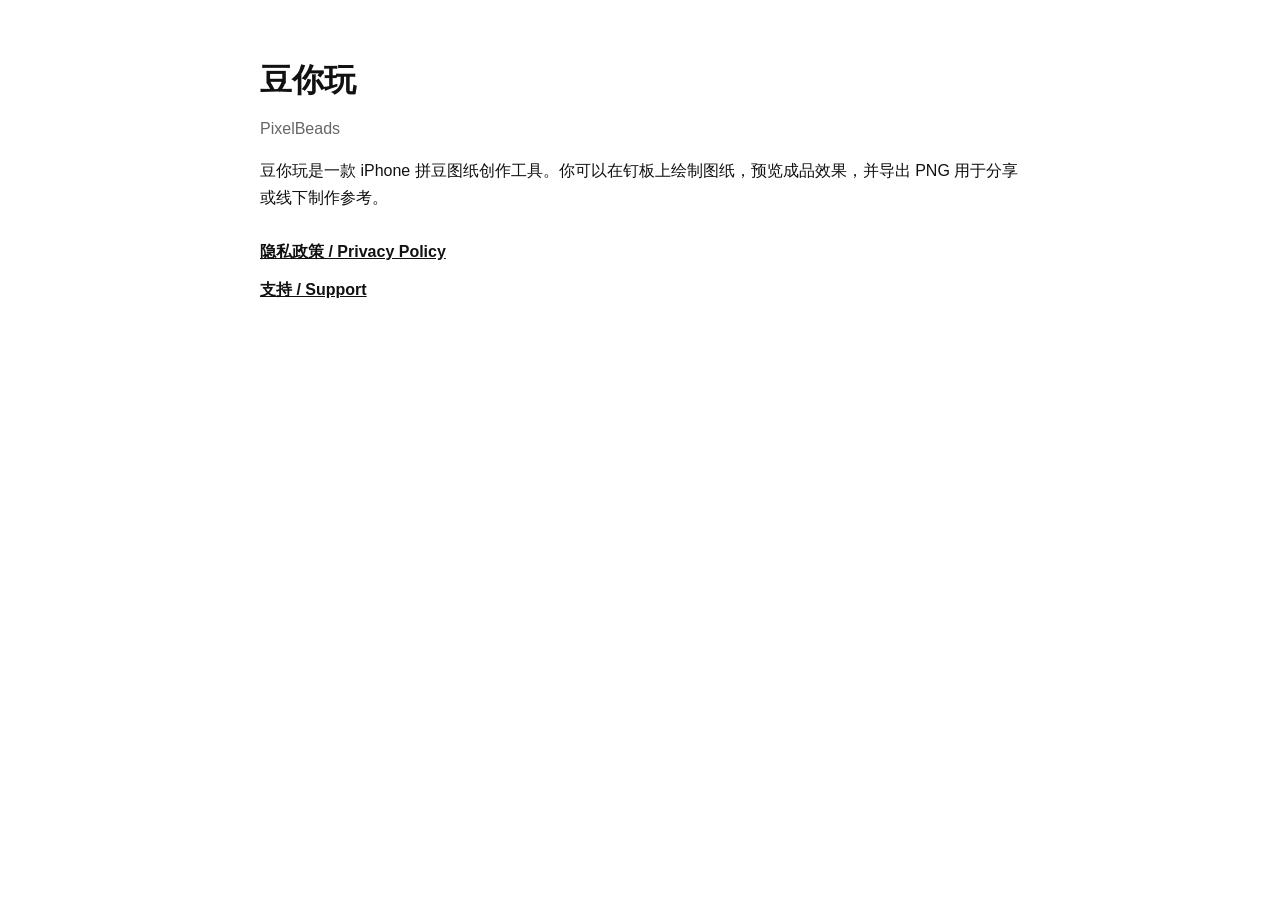
==== docs/index.html @ b5f7b813 "chore: restore release assets and support links" ====
<!doctype html>
<html lang="zh-CN">
<head>
  <meta charset="utf-8">
  <meta name="viewport" content="width=device-width, initial-scale=1">
  <title>豆你玩 PixelBeads</title>
  <style>
    body {
      color: #111;
      font-family: -apple-system, BlinkMacSystemFont, "Segoe UI", sans-serif;
      line-height: 1.65;
      margin: 0 auto;
      max-width: 760px;
      padding: 40px 20px 56px;
    }
    h1 { font-size: 32px; line-height: 1.2; margin-bottom: 8px; }
    p, li { font-size: 16px; }
    a { color: #111; font-weight: 700; }
    .muted { color: #666; }
    .links { display: grid; gap: 12px; margin-top: 28px; }
  </style>
</head>
<body>
  <h1>豆你玩</h1>
  <p class="muted">PixelBeads</p>
  <p>豆你玩是一款 iPhone 拼豆图纸创作工具。你可以在钉板上绘制图纸，预览成品效果，并导出 PNG 用于分享或线下制作参考。</p>

  <div class="links">
    <a href="privacy.html">隐私政策 / Privacy Policy</a>
    <a href="support.html">支持 / Support</a>
  </div>
</body>
</html>
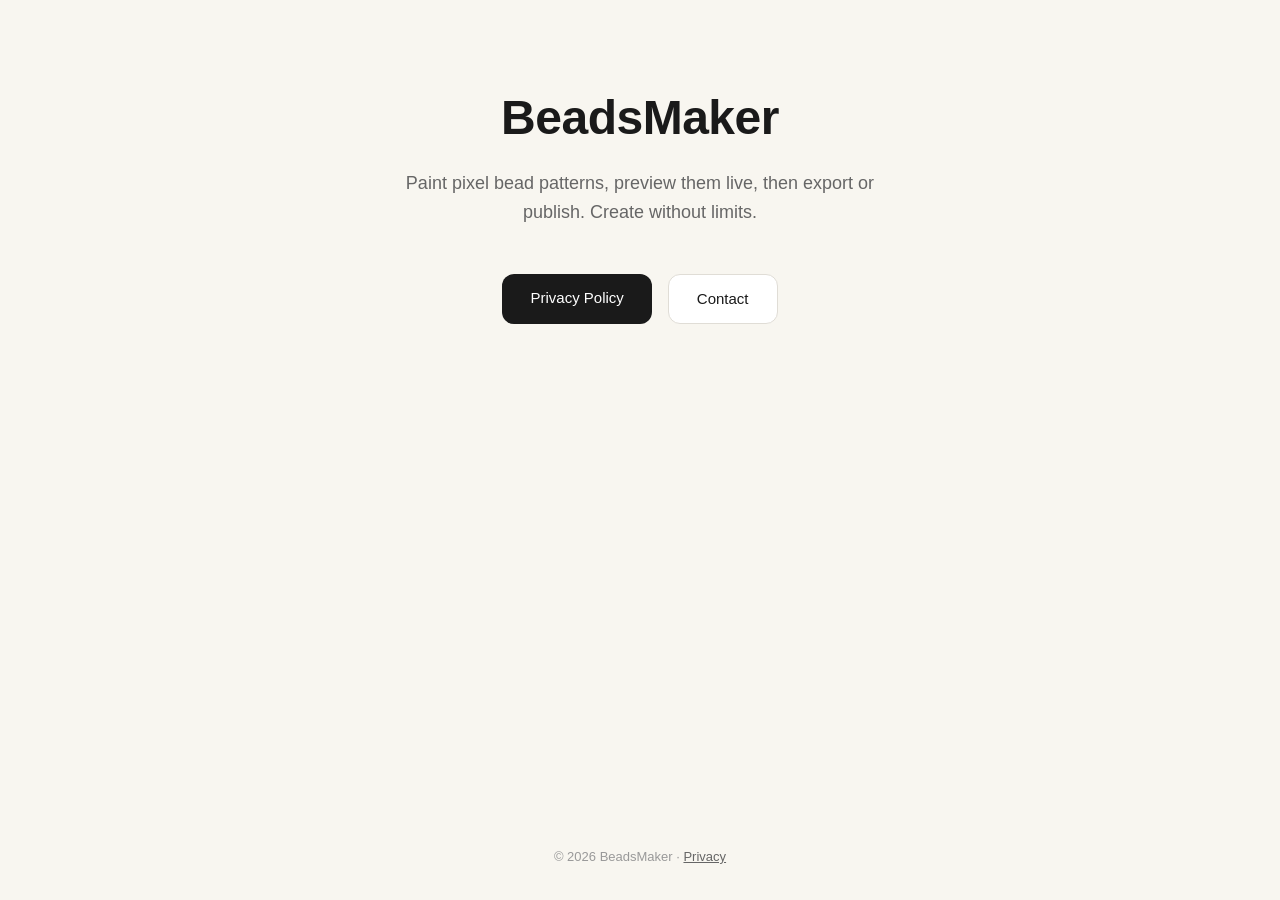
==== commit 7a233586: "chore: update privacy policy page with language tabs, add online link Co-Authored-By: Claude Opus 4." ====
--- a/docs/index.html
+++ b/docs/index.html
@@ -1,33 +1,38 @@
-<!doctype html>
-<html lang="zh-CN">
+<!DOCTYPE html>
+<html lang="en">
 <head>
-  <meta charset="utf-8">
-  <meta name="viewport" content="width=device-width, initial-scale=1">
-  <title>豆你玩 PixelBeads</title>
-  <style>
-    body {
-      color: #111;
-      font-family: -apple-system, BlinkMacSystemFont, "Segoe UI", sans-serif;
-      line-height: 1.65;
-      margin: 0 auto;
-      max-width: 760px;
-      padding: 40px 20px 56px;
-    }
-    h1 { font-size: 32px; line-height: 1.2; margin-bottom: 8px; }
-    p, li { font-size: 16px; }
-    a { color: #111; font-weight: 700; }
-    .muted { color: #666; }
-    .links { display: grid; gap: 12px; margin-top: 28px; }
-  </style>
+    <meta charset="UTF-8">
+    <meta name="viewport" content="width=device-width, initial-scale=1.0">
+    <title>BeadsMaker</title>
+    <style>
+        * { margin: 0; padding: 0; box-sizing: border-box; }
+        body {
+            font-family: -apple-system, BlinkMacSystemFont, 'Segoe UI', Roboto, sans-serif;
+            background: #f8f6f0;
+            color: #1a1a1a;
+            line-height: 1.6;
+            display: flex; flex-direction: column; min-height: 100vh;
+        }
+        .hero { text-align: center; padding: 80px 24px 48px; }
+        .hero h1 { font-size: 48px; font-weight: 700; letter-spacing: -0.5px; margin-bottom: 12px; }
+        .hero p { font-size: 18px; color: #666; max-width: 480px; margin: 0 auto; }
+        .links { text-align: center; padding: 0 24px 64px; display: flex; gap: 16px; justify-content: center; flex-wrap: wrap; }
+        .links a { padding: 12px 28px; background: #1a1a1a; color: #fff; text-decoration: none; border-radius: 12px; font-weight: 500; font-size: 15px; }
+        .links a:hover { opacity: 0.8; }
+        .links a.secondary { background: #fff; color: #1a1a1a; border: 1px solid #e0ddd6; }
+        footer { margin-top: auto; text-align: center; padding: 32px 24px; color: #999; font-size: 13px; }
+        footer a { color: #666; }
+    </style>
 </head>
 <body>
-  <h1>豆你玩</h1>
-  <p class="muted">PixelBeads</p>
-  <p>豆你玩是一款 iPhone 拼豆图纸创作工具。你可以在钉板上绘制图纸，预览成品效果，并导出 PNG 用于分享或线下制作参考。</p>
-
-  <div class="links">
-    <a href="privacy.html">隐私政策 / Privacy Policy</a>
-    <a href="support.html">支持 / Support</a>
-  </div>
+    <div class="hero">
+        <h1>BeadsMaker</h1>
+        <p>Paint pixel bead patterns, preview them live, then export or publish. Create without limits.</p>
+    </div>
+    <div class="links">
+        <a href="privacy.html">Privacy Policy</a>
+        <a href="mailto:kazecreator@gmail.com" class="secondary">Contact</a>
+    </div>
+    <footer>&copy; 2026 BeadsMaker &middot; <a href="privacy.html">Privacy</a></footer>
 </body>
 </html>
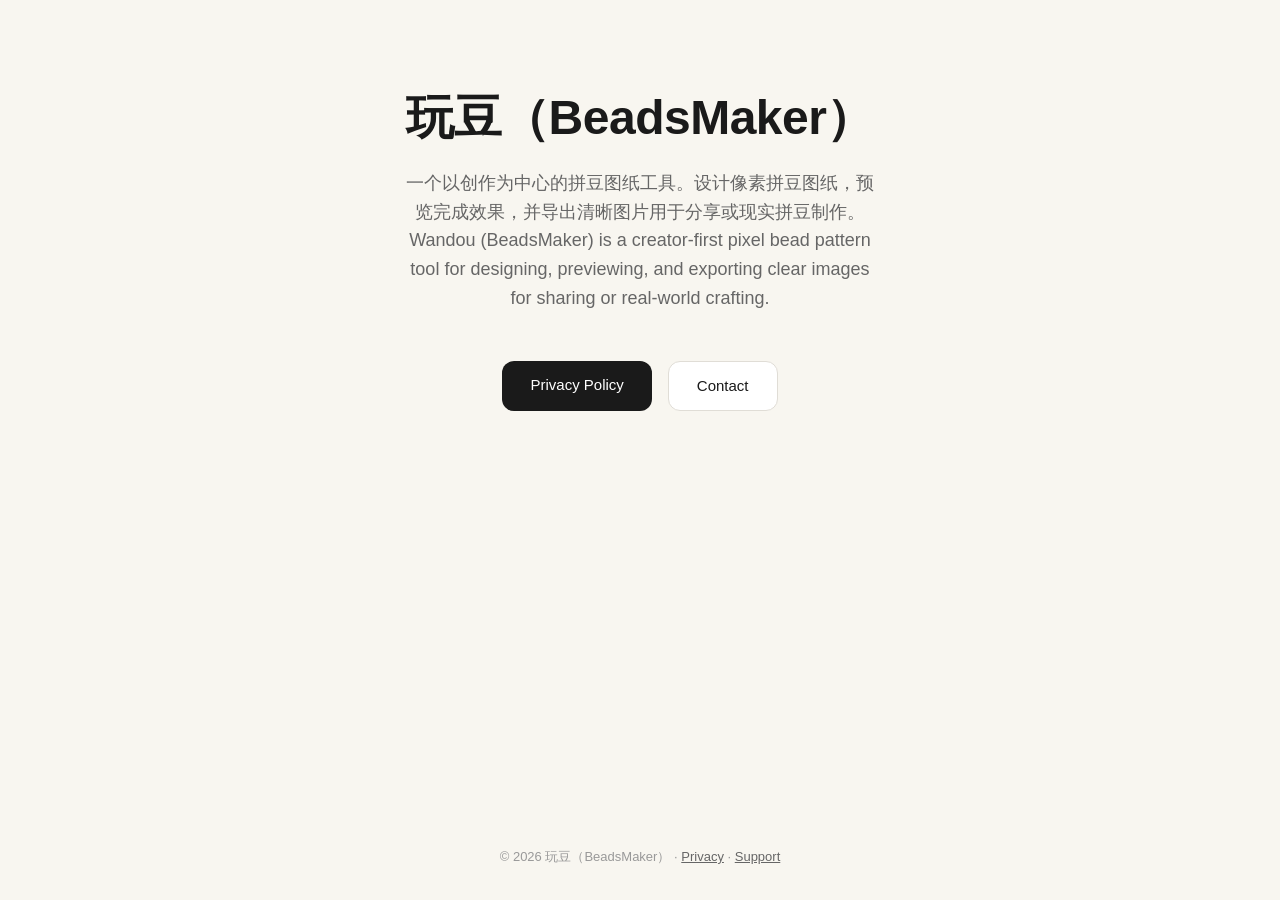
==== commit abb5052c: "docs: update public support and brand copy" ====
--- a/docs/index.html
+++ b/docs/index.html
@@ -3,7 +3,7 @@
 <head>
     <meta charset="UTF-8">
     <meta name="viewport" content="width=device-width, initial-scale=1.0">
-    <title>BeadsMaker</title>
+    <title>玩豆（BeadsMaker）</title>
     <style>
         * { margin: 0; padding: 0; box-sizing: border-box; }
         body {
@@ -26,13 +26,14 @@
 </head>
 <body>
     <div class="hero">
-        <h1>BeadsMaker</h1>
-        <p>Paint pixel bead patterns, preview them live, then export or publish. Create without limits.</p>
+        <h1>玩豆（BeadsMaker）</h1>
+        <p>一个以创作为中心的拼豆图纸工具。设计像素拼豆图纸，预览完成效果，并导出清晰图片用于分享或现实拼豆制作。</p>
+        <p>Wandou (BeadsMaker) is a creator-first pixel bead pattern tool for designing, previewing, and exporting clear images for sharing or real-world crafting.</p>
     </div>
     <div class="links">
         <a href="privacy.html">Privacy Policy</a>
         <a href="mailto:kazecreator@gmail.com" class="secondary">Contact</a>
     </div>
-    <footer>&copy; 2026 BeadsMaker &middot; <a href="privacy.html">Privacy</a></footer>
+    <footer>&copy; 2026 玩豆（BeadsMaker） &middot; <a href="privacy.html">Privacy</a> &middot; <a href="support.html">Support</a></footer>
 </body>
 </html>
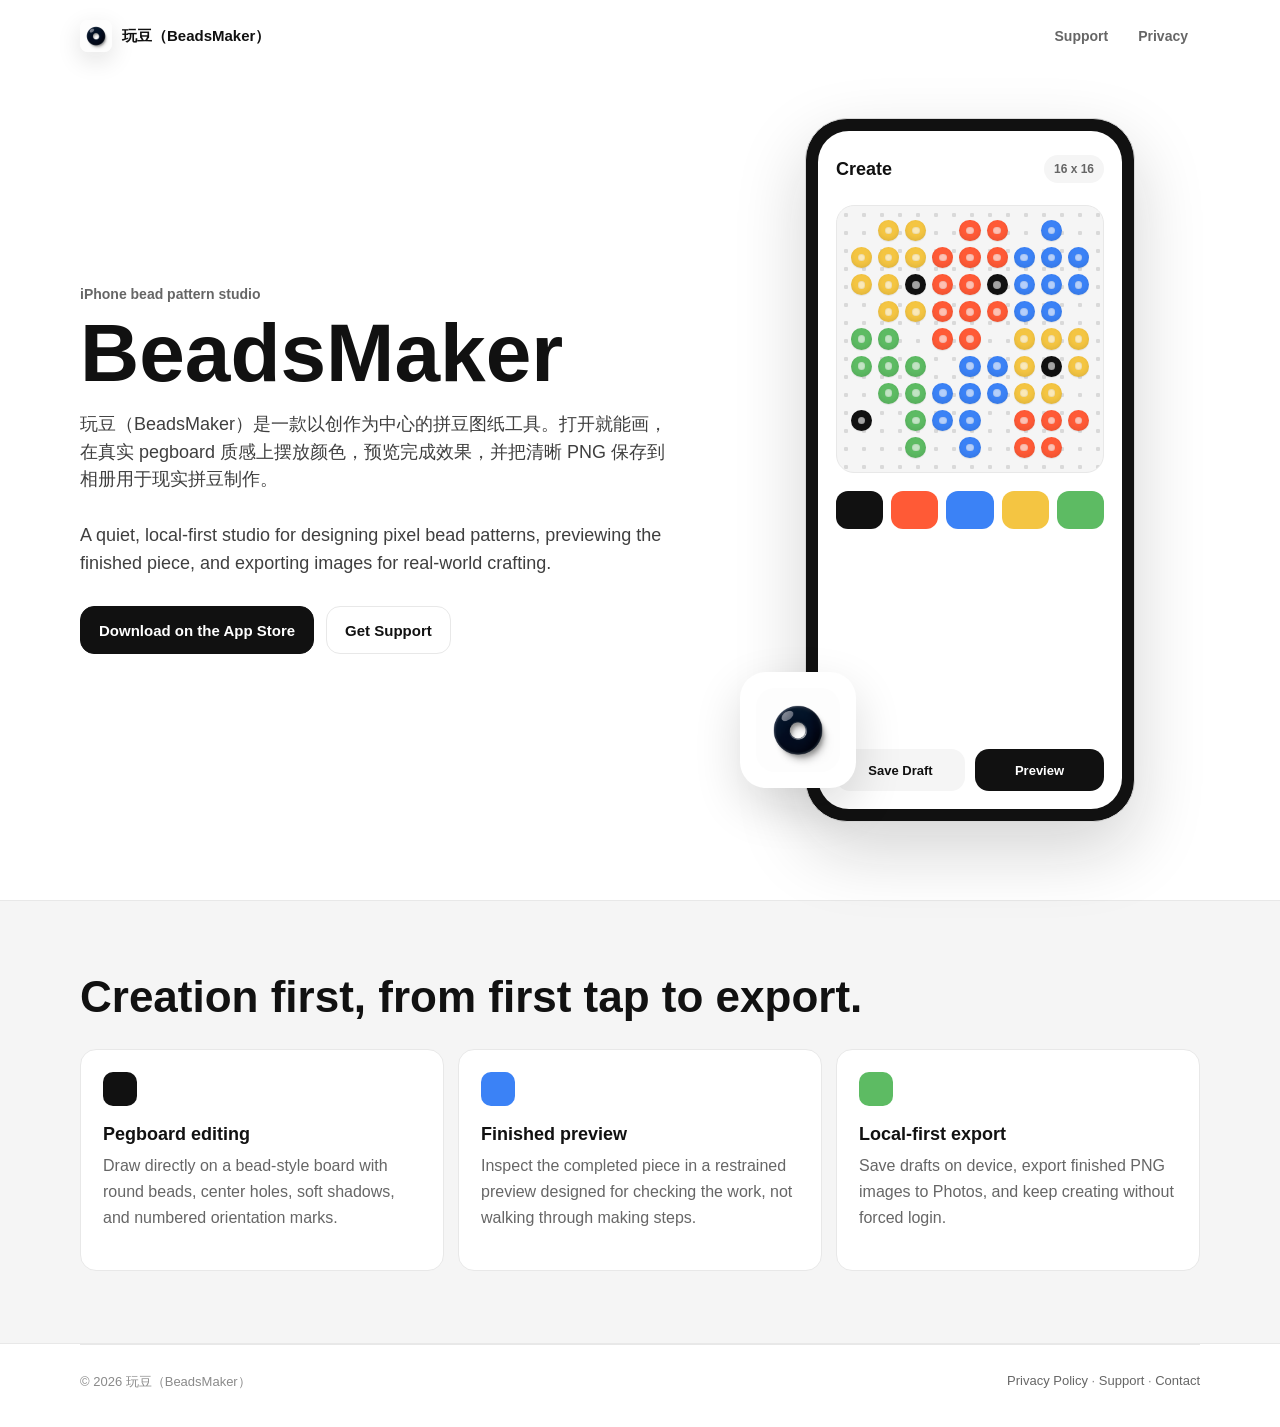
==== commit 8575bd37: "Refresh developer website for launch" ====
--- a/docs/index.html
+++ b/docs/index.html
@@ -1,39 +1,105 @@
-<!DOCTYPE html>
-<html lang="en">
+<!doctype html>
+<html lang="zh-CN">
 <head>
-    <meta charset="UTF-8">
-    <meta name="viewport" content="width=device-width, initial-scale=1.0">
-    <title>玩豆（BeadsMaker）</title>
-    <style>
-        * { margin: 0; padding: 0; box-sizing: border-box; }
-        body {
-            font-family: -apple-system, BlinkMacSystemFont, 'Segoe UI', Roboto, sans-serif;
-            background: #f8f6f0;
-            color: #1a1a1a;
-            line-height: 1.6;
-            display: flex; flex-direction: column; min-height: 100vh;
-        }
-        .hero { text-align: center; padding: 80px 24px 48px; }
-        .hero h1 { font-size: 48px; font-weight: 700; letter-spacing: -0.5px; margin-bottom: 12px; }
-        .hero p { font-size: 18px; color: #666; max-width: 480px; margin: 0 auto; }
-        .links { text-align: center; padding: 0 24px 64px; display: flex; gap: 16px; justify-content: center; flex-wrap: wrap; }
-        .links a { padding: 12px 28px; background: #1a1a1a; color: #fff; text-decoration: none; border-radius: 12px; font-weight: 500; font-size: 15px; }
-        .links a:hover { opacity: 0.8; }
-        .links a.secondary { background: #fff; color: #1a1a1a; border: 1px solid #e0ddd6; }
-        footer { margin-top: auto; text-align: center; padding: 32px 24px; color: #999; font-size: 13px; }
-        footer a { color: #666; }
-    </style>
+  <meta charset="utf-8">
+  <meta name="viewport" content="width=device-width, initial-scale=1">
+  <meta name="description" content="玩豆（BeadsMaker）是一款以创作为中心的 iPhone 拼豆图纸工具。">
+  <title>玩豆（BeadsMaker）</title>
+  <link rel="stylesheet" href="styles.css">
 </head>
 <body>
-    <div class="hero">
-        <h1>玩豆（BeadsMaker）</h1>
-        <p>一个以创作为中心的拼豆图纸工具。设计像素拼豆图纸，预览完成效果，并导出清晰图片用于分享或现实拼豆制作。</p>
-        <p>Wandou (BeadsMaker) is a creator-first pixel bead pattern tool for designing, previewing, and exporting clear images for sharing or real-world crafting.</p>
-    </div>
-    <div class="links">
-        <a href="privacy.html">Privacy Policy</a>
-        <a href="mailto:kazecreator@gmail.com" class="secondary">Contact</a>
-    </div>
-    <footer>&copy; 2026 玩豆（BeadsMaker） &middot; <a href="privacy.html">Privacy</a> &middot; <a href="support.html">Support</a></footer>
+  <div class="site-shell">
+    <nav class="site-nav" aria-label="Main navigation">
+      <a class="brand-link" href="index.html" aria-label="玩豆（BeadsMaker）首页">
+        <img src="assets/app-icon.png" alt="">
+        <span>玩豆（BeadsMaker）</span>
+      </a>
+      <div class="nav-links">
+        <a href="support.html">Support</a>
+        <a href="privacy.html">Privacy</a>
+      </div>
+    </nav>
+
+    <main>
+      <section class="hero">
+        <div>
+          <p class="eyebrow">iPhone bead pattern studio</p>
+          <h1>BeadsMaker</h1>
+          <p class="lead">玩豆（BeadsMaker）是一款以创作为中心的拼豆图纸工具。打开就能画，在真实 pegboard 质感上摆放颜色，预览完成效果，并把清晰 PNG 保存到相册用于现实拼豆制作。</p>
+          <p class="lead">A quiet, local-first studio for designing pixel bead patterns, previewing the finished piece, and exporting images for real-world crafting.</p>
+          <div class="cta-row">
+            <a class="button primary" href="https://apps.apple.com/cn/app/beadsmaker/id6764291982">Download on the App Store</a>
+            <a class="button" href="support.html">Get Support</a>
+          </div>
+        </div>
+
+        <div class="hero-visual" aria-hidden="true">
+          <div class="phone">
+            <div class="phone-screen">
+              <div class="app-top">
+                <div class="app-title">Create</div>
+                <div class="pill">16 x 16</div>
+              </div>
+              <div class="pegboard">
+                <div class="bead-grid">
+                  <i class="bead empty"></i><i class="bead yellow"></i><i class="bead yellow"></i><i class="bead empty"></i><i class="bead coral"></i><i class="bead coral"></i><i class="bead empty"></i><i class="bead blue"></i><i class="bead empty"></i>
+                  <i class="bead yellow"></i><i class="bead yellow"></i><i class="bead yellow"></i><i class="bead coral"></i><i class="bead coral"></i><i class="bead coral"></i><i class="bead blue"></i><i class="bead blue"></i><i class="bead blue"></i>
+                  <i class="bead yellow"></i><i class="bead yellow"></i><i class="bead black"></i><i class="bead coral"></i><i class="bead coral"></i><i class="bead black"></i><i class="bead blue"></i><i class="bead blue"></i><i class="bead blue"></i>
+                  <i class="bead empty"></i><i class="bead yellow"></i><i class="bead yellow"></i><i class="bead coral"></i><i class="bead coral"></i><i class="bead coral"></i><i class="bead blue"></i><i class="bead blue"></i><i class="bead empty"></i>
+                  <i class="bead green"></i><i class="bead green"></i><i class="bead empty"></i><i class="bead coral"></i><i class="bead coral"></i><i class="bead empty"></i><i class="bead yellow"></i><i class="bead yellow"></i><i class="bead yellow"></i>
+                  <i class="bead green"></i><i class="bead green"></i><i class="bead green"></i><i class="bead empty"></i><i class="bead blue"></i><i class="bead blue"></i><i class="bead yellow"></i><i class="bead black"></i><i class="bead yellow"></i>
+                  <i class="bead empty"></i><i class="bead green"></i><i class="bead green"></i><i class="bead blue"></i><i class="bead blue"></i><i class="bead blue"></i><i class="bead yellow"></i><i class="bead yellow"></i><i class="bead empty"></i>
+                  <i class="bead black"></i><i class="bead empty"></i><i class="bead green"></i><i class="bead blue"></i><i class="bead blue"></i><i class="bead empty"></i><i class="bead coral"></i><i class="bead coral"></i><i class="bead coral"></i>
+                  <i class="bead empty"></i><i class="bead empty"></i><i class="bead green"></i><i class="bead empty"></i><i class="bead blue"></i><i class="bead empty"></i><i class="bead coral"></i><i class="bead coral"></i><i class="bead empty"></i>
+                </div>
+              </div>
+              <div class="palette">
+                <span class="swatch black"></span>
+                <span class="swatch coral"></span>
+                <span class="swatch blue"></span>
+                <span class="swatch yellow"></span>
+                <span class="swatch green"></span>
+              </div>
+              <div class="bottom-bar">
+                <div class="app-button">Save Draft</div>
+                <div class="app-button primary">Preview</div>
+              </div>
+            </div>
+          </div>
+          <div class="app-icon-card">
+            <img src="assets/app-icon.png" alt="">
+          </div>
+        </div>
+      </section>
+
+      <section class="feature-band">
+        <div class="section">
+          <h2>Creation first, from first tap to export.</h2>
+          <div class="feature-grid">
+            <article class="feature">
+              <div class="feature-mark"></div>
+              <h3>Pegboard editing</h3>
+              <p>Draw directly on a bead-style board with round beads, center holes, soft shadows, and numbered orientation marks.</p>
+            </article>
+            <article class="feature">
+              <div class="feature-mark"></div>
+              <h3>Finished preview</h3>
+              <p>Inspect the completed piece in a restrained preview designed for checking the work, not walking through making steps.</p>
+            </article>
+            <article class="feature">
+              <div class="feature-mark"></div>
+              <h3>Local-first export</h3>
+              <p>Save drafts on device, export finished PNG images to Photos, and keep creating without forced login.</p>
+            </article>
+          </div>
+        </div>
+      </section>
+    </main>
+
+    <footer class="site-footer">
+      <span>&copy; 2026 玩豆（BeadsMaker）</span>
+      <span><a href="privacy.html">Privacy Policy</a> · <a href="support.html">Support</a> · <a href="mailto:kazecreator@gmail.com">Contact</a></span>
+    </footer>
+  </div>
 </body>
 </html>
--- a/docs/styles.css
+++ b/docs/styles.css
@@ -0,0 +1,513 @@
+:root {
+  color-scheme: light;
+  --ink: #111111;
+  --muted: #666666;
+  --soft: #8a8a8a;
+  --background: #ffffff;
+  --surface: #f5f5f5;
+  --line: #e8e8e8;
+  --coral: #ff5a36;
+  --blue: #3b82f6;
+  --yellow: #f4c542;
+  --green: #5dbb63;
+  --radius-card: 16px;
+  --radius-button: 14px;
+  font-family: -apple-system, BlinkMacSystemFont, "SF Pro Display", "SF Pro Text", "Segoe UI", sans-serif;
+}
+
+* {
+  box-sizing: border-box;
+}
+
+html {
+  background: var(--background);
+}
+
+body {
+  margin: 0;
+  min-height: 100vh;
+  background: var(--background);
+  color: var(--ink);
+  font-family: -apple-system, BlinkMacSystemFont, "SF Pro Display", "SF Pro Text", "Segoe UI", sans-serif;
+  letter-spacing: 0;
+}
+
+a {
+  color: inherit;
+}
+
+.site-shell {
+  min-height: 100vh;
+  display: flex;
+  flex-direction: column;
+}
+
+.site-nav {
+  width: min(1120px, calc(100% - 40px));
+  margin: 0 auto;
+  height: 72px;
+  display: flex;
+  align-items: center;
+  justify-content: space-between;
+  gap: 20px;
+}
+
+.brand-link {
+  display: inline-flex;
+  align-items: center;
+  gap: 10px;
+  text-decoration: none;
+  font-size: 15px;
+  font-weight: 700;
+}
+
+.brand-link img {
+  width: 32px;
+  height: 32px;
+  border-radius: 8px;
+  box-shadow: 0 8px 24px rgba(17, 17, 17, 0.12);
+}
+
+.nav-links {
+  display: flex;
+  align-items: center;
+  gap: 6px;
+}
+
+.nav-links a {
+  min-height: 38px;
+  display: inline-flex;
+  align-items: center;
+  padding: 0 12px;
+  border-radius: 12px;
+  color: var(--muted);
+  font-size: 14px;
+  font-weight: 600;
+  text-decoration: none;
+}
+
+.nav-links a:hover {
+  background: var(--surface);
+  color: var(--ink);
+}
+
+.hero {
+  width: min(1120px, calc(100% - 40px));
+  margin: 0 auto;
+  min-height: calc(100svh - 72px);
+  padding: 40px 0 72px;
+  display: grid;
+  grid-template-columns: minmax(0, 1fr) minmax(320px, 460px);
+  align-items: center;
+  gap: 64px;
+}
+
+.eyebrow {
+  margin: 0 0 12px;
+  color: var(--muted);
+  font-size: 14px;
+  font-weight: 700;
+}
+
+h1,
+h2,
+h3,
+p {
+  margin-top: 0;
+}
+
+h1 {
+  max-width: 680px;
+  margin-bottom: 18px;
+  font-size: clamp(44px, 7vw, 82px);
+  line-height: 0.96;
+  letter-spacing: 0;
+}
+
+.lead {
+  max-width: 610px;
+  margin-bottom: 28px;
+  color: #3f3f3f;
+  font-size: 18px;
+  line-height: 1.55;
+}
+
+.cta-row {
+  display: flex;
+  flex-wrap: wrap;
+  gap: 12px;
+  align-items: center;
+}
+
+.button {
+  min-height: 48px;
+  display: inline-flex;
+  align-items: center;
+  justify-content: center;
+  gap: 9px;
+  padding: 0 18px;
+  border-radius: var(--radius-button);
+  border: 1px solid var(--line);
+  background: #ffffff;
+  color: var(--ink);
+  font-size: 15px;
+  font-weight: 700;
+  text-decoration: none;
+}
+
+.button.primary {
+  border-color: var(--ink);
+  background: var(--ink);
+  color: #ffffff;
+}
+
+.button:hover {
+  transform: translateY(-1px);
+}
+
+.hero-visual {
+  position: relative;
+  display: grid;
+  place-items: center;
+  min-height: 560px;
+}
+
+.phone {
+  width: min(330px, 78vw);
+  aspect-ratio: 9 / 19.2;
+  padding: 12px;
+  border: 1px solid #d8d8d8;
+  border-radius: 42px;
+  background: #111111;
+  box-shadow: 0 28px 70px rgba(17, 17, 17, 0.18);
+}
+
+.phone-screen {
+  width: 100%;
+  height: 100%;
+  overflow: hidden;
+  border-radius: 31px;
+  background: #ffffff;
+  display: flex;
+  flex-direction: column;
+}
+
+.app-top {
+  padding: 24px 18px 12px;
+  display: flex;
+  align-items: center;
+  justify-content: space-between;
+}
+
+.app-title {
+  font-size: 18px;
+  font-weight: 800;
+}
+
+.pill {
+  min-height: 28px;
+  padding: 0 10px;
+  display: inline-flex;
+  align-items: center;
+  border-radius: 999px;
+  background: var(--surface);
+  color: var(--muted);
+  font-size: 12px;
+  font-weight: 700;
+}
+
+.pegboard {
+  margin: 10px 18px 0;
+  padding: 14px;
+  border-radius: 18px;
+  background:
+    radial-gradient(circle at center, #d9d9d9 0 2px, transparent 2.4px) 0 0 / 18px 18px,
+    #f5f5f5;
+  border: 1px solid var(--line);
+}
+
+.bead-grid {
+  display: grid;
+  grid-template-columns: repeat(9, 1fr);
+  gap: 6px;
+}
+
+.bead {
+  aspect-ratio: 1;
+  border-radius: 999px;
+  background: #ffffff;
+  box-shadow: inset 0 -2px 4px rgba(17, 17, 17, 0.08), 0 1px 1px rgba(17, 17, 17, 0.08);
+  position: relative;
+}
+
+.bead::after {
+  content: "";
+  position: absolute;
+  inset: 32%;
+  border-radius: inherit;
+  background: rgba(255, 255, 255, 0.62);
+  box-shadow: inset 0 0 0 1px rgba(17, 17, 17, 0.06);
+}
+
+.bead.black { background: #111111; }
+.bead.coral { background: var(--coral); }
+.bead.blue { background: var(--blue); }
+.bead.yellow { background: var(--yellow); }
+.bead.green { background: var(--green); }
+.bead.empty { opacity: 0; }
+
+.palette {
+  margin: 18px;
+  display: grid;
+  grid-template-columns: repeat(5, 1fr);
+  gap: 8px;
+}
+
+.swatch {
+  min-height: 38px;
+  border-radius: 12px;
+}
+
+.swatch.black { background: #111111; }
+.swatch.coral { background: var(--coral); }
+.swatch.blue { background: var(--blue); }
+.swatch.yellow { background: var(--yellow); }
+.swatch.green { background: var(--green); }
+
+.bottom-bar {
+  margin-top: auto;
+  padding: 10px 18px 18px;
+  display: grid;
+  grid-template-columns: 1fr 1fr;
+  gap: 10px;
+}
+
+.app-button {
+  min-height: 42px;
+  display: grid;
+  place-items: center;
+  border-radius: 14px;
+  background: var(--surface);
+  font-size: 13px;
+  font-weight: 800;
+}
+
+.app-button.primary {
+  background: var(--ink);
+  color: #ffffff;
+}
+
+.app-icon-card {
+  position: absolute;
+  left: 0;
+  bottom: 34px;
+  width: 116px;
+  height: 116px;
+  border-radius: 26px;
+  background: #ffffff;
+  box-shadow: 0 18px 48px rgba(17, 17, 17, 0.14);
+  display: grid;
+  place-items: center;
+}
+
+.app-icon-card img {
+  width: 84px;
+  height: 84px;
+  border-radius: 20px;
+}
+
+.feature-band {
+  background: var(--surface);
+  border-top: 1px solid var(--line);
+  border-bottom: 1px solid var(--line);
+}
+
+.section {
+  width: min(1120px, calc(100% - 40px));
+  margin: 0 auto;
+  padding: 72px 0;
+}
+
+.section h2 {
+  margin-bottom: 28px;
+  font-size: clamp(28px, 4vw, 44px);
+  line-height: 1.08;
+  letter-spacing: 0;
+}
+
+.feature-grid {
+  display: grid;
+  grid-template-columns: repeat(3, minmax(0, 1fr));
+  gap: 14px;
+}
+
+.feature {
+  min-height: 170px;
+  padding: 22px;
+  border-radius: var(--radius-card);
+  background: #ffffff;
+  border: 1px solid var(--line);
+}
+
+.feature-mark {
+  width: 34px;
+  height: 34px;
+  margin-bottom: 18px;
+  border-radius: 10px;
+  background: var(--ink);
+}
+
+.feature:nth-child(2) .feature-mark { background: var(--blue); }
+.feature:nth-child(3) .feature-mark { background: var(--green); }
+
+.feature h3 {
+  margin-bottom: 8px;
+  font-size: 18px;
+}
+
+.feature p,
+.content-card p,
+.content-card li {
+  color: var(--muted);
+  line-height: 1.65;
+}
+
+.content-page {
+  width: min(820px, calc(100% - 40px));
+  margin: 0 auto;
+  padding: 40px 0 72px;
+}
+
+.content-card {
+  padding: 30px;
+  border: 1px solid var(--line);
+  border-radius: var(--radius-card);
+  background: #ffffff;
+}
+
+.content-card + .content-card {
+  margin-top: 16px;
+}
+
+.content-card h1 {
+  margin-bottom: 10px;
+  font-size: clamp(34px, 6vw, 56px);
+  line-height: 1.02;
+}
+
+.content-card h2 {
+  margin: 28px 0 12px;
+  font-size: 22px;
+}
+
+.content-card ul {
+  margin: 0;
+  padding-left: 22px;
+}
+
+.muted {
+  color: var(--muted);
+}
+
+.site-footer {
+  width: min(1120px, calc(100% - 40px));
+  margin: auto auto 0;
+  padding: 28px 0 36px;
+  display: flex;
+  justify-content: space-between;
+  gap: 20px;
+  border-top: 1px solid var(--line);
+  color: var(--soft);
+  font-size: 13px;
+}
+
+.site-footer a {
+  color: var(--muted);
+  text-decoration: none;
+}
+
+.site-footer a:hover {
+  color: var(--ink);
+}
+
+@media (max-width: 860px) {
+  .site-nav {
+    width: min(100% - 28px, 1120px);
+  }
+
+  .brand-link span {
+    max-width: 150px;
+    overflow: hidden;
+    text-overflow: ellipsis;
+    white-space: nowrap;
+  }
+
+  .hero {
+    width: min(100% - 28px, 1120px);
+    min-height: auto;
+    padding: 34px 0 54px;
+    grid-template-columns: 1fr;
+    gap: 34px;
+  }
+
+  h1 {
+    font-size: 48px;
+  }
+
+  .lead {
+    font-size: 17px;
+  }
+
+  .hero-visual {
+    min-height: auto;
+  }
+
+  .phone {
+    width: min(310px, 92vw);
+  }
+
+  .app-icon-card {
+    display: none;
+  }
+
+  .section,
+  .content-page,
+  .site-footer {
+    width: min(100% - 28px, 1120px);
+  }
+
+  .section {
+    padding: 52px 0;
+  }
+
+  .feature-grid {
+    grid-template-columns: 1fr;
+  }
+
+  .content-card {
+    padding: 22px;
+  }
+
+  .site-footer {
+    flex-direction: column;
+  }
+}
+
+@media (max-width: 520px) {
+  .site-nav {
+    height: 64px;
+  }
+
+  .nav-links a {
+    padding: 0 8px;
+    font-size: 13px;
+  }
+
+  h1 {
+    font-size: 42px;
+  }
+
+  .cta-row .button {
+    width: 100%;
+  }
+}
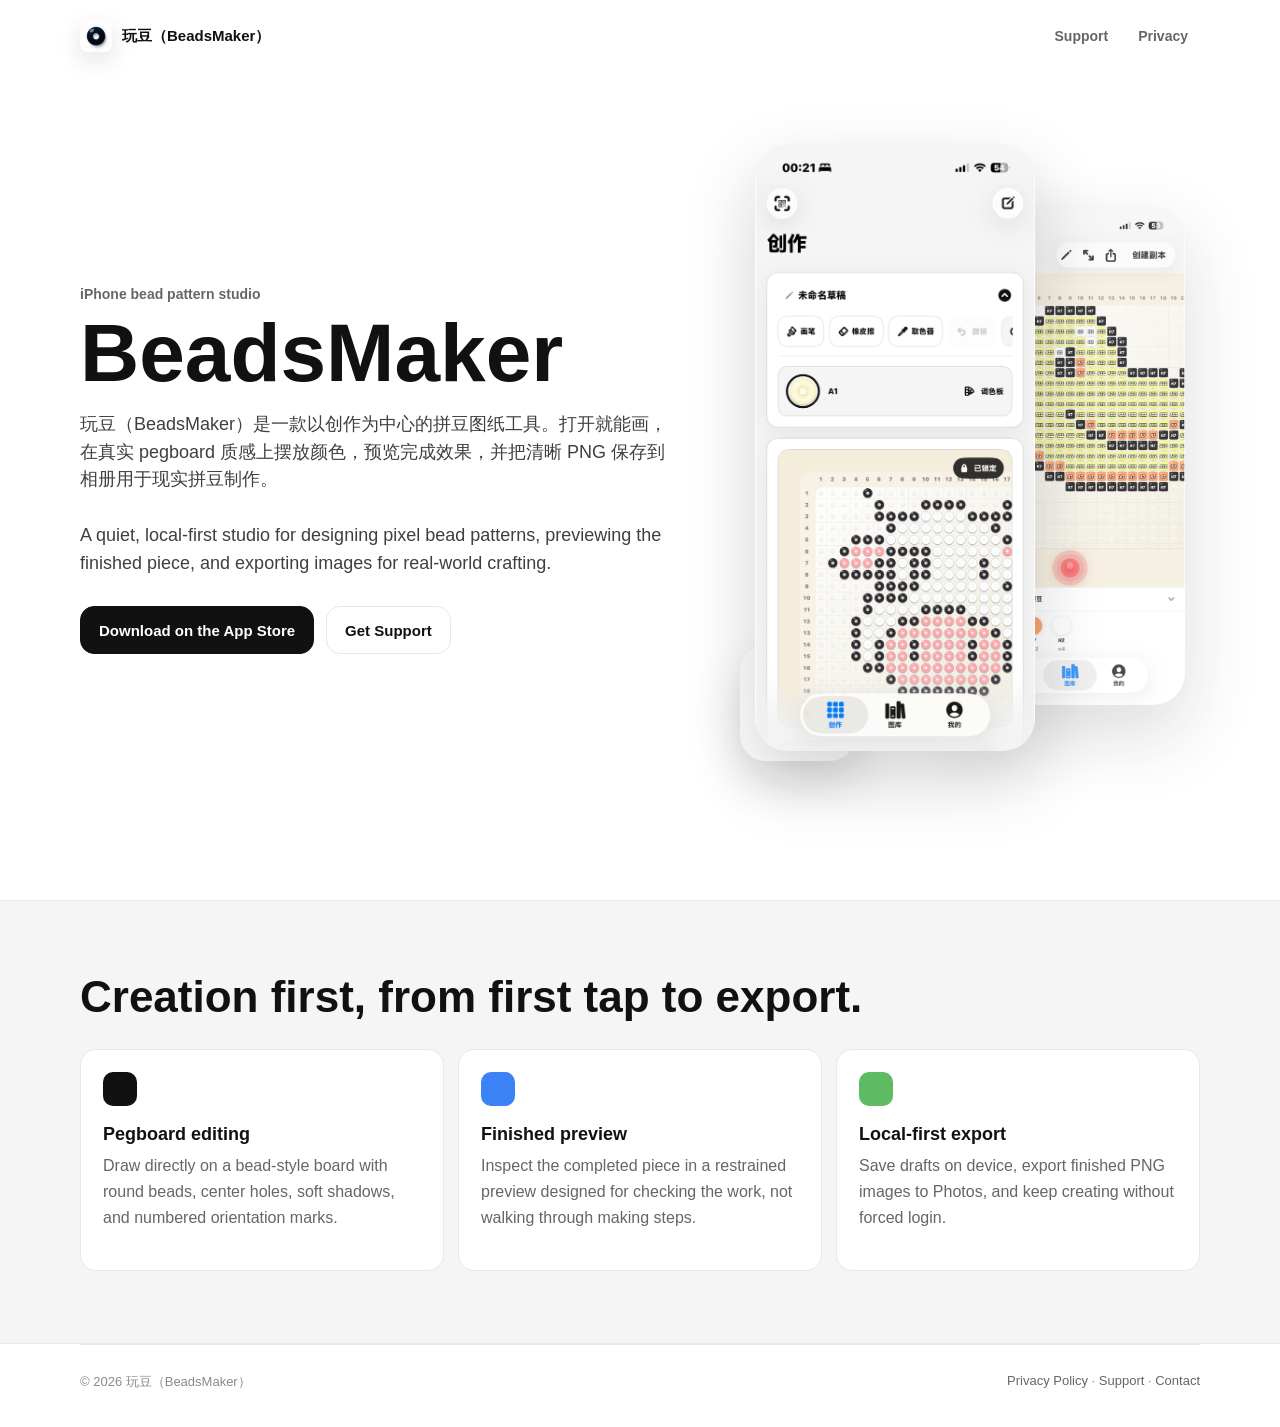
==== commit 70b761b6: "Use App Store screenshots on website" ====
--- a/docs/index.html
+++ b/docs/index.html
@@ -33,38 +33,10 @@
           </div>
         </div>
 
-        <div class="hero-visual" aria-hidden="true">
-          <div class="phone">
-            <div class="phone-screen">
-              <div class="app-top">
-                <div class="app-title">Create</div>
-                <div class="pill">16 x 16</div>
-              </div>
-              <div class="pegboard">
-                <div class="bead-grid">
-                  <i class="bead empty"></i><i class="bead yellow"></i><i class="bead yellow"></i><i class="bead empty"></i><i class="bead coral"></i><i class="bead coral"></i><i class="bead empty"></i><i class="bead blue"></i><i class="bead empty"></i>
-                  <i class="bead yellow"></i><i class="bead yellow"></i><i class="bead yellow"></i><i class="bead coral"></i><i class="bead coral"></i><i class="bead coral"></i><i class="bead blue"></i><i class="bead blue"></i><i class="bead blue"></i>
-                  <i class="bead yellow"></i><i class="bead yellow"></i><i class="bead black"></i><i class="bead coral"></i><i class="bead coral"></i><i class="bead black"></i><i class="bead blue"></i><i class="bead blue"></i><i class="bead blue"></i>
-                  <i class="bead empty"></i><i class="bead yellow"></i><i class="bead yellow"></i><i class="bead coral"></i><i class="bead coral"></i><i class="bead coral"></i><i class="bead blue"></i><i class="bead blue"></i><i class="bead empty"></i>
-                  <i class="bead green"></i><i class="bead green"></i><i class="bead empty"></i><i class="bead coral"></i><i class="bead coral"></i><i class="bead empty"></i><i class="bead yellow"></i><i class="bead yellow"></i><i class="bead yellow"></i>
-                  <i class="bead green"></i><i class="bead green"></i><i class="bead green"></i><i class="bead empty"></i><i class="bead blue"></i><i class="bead blue"></i><i class="bead yellow"></i><i class="bead black"></i><i class="bead yellow"></i>
-                  <i class="bead empty"></i><i class="bead green"></i><i class="bead green"></i><i class="bead blue"></i><i class="bead blue"></i><i class="bead blue"></i><i class="bead yellow"></i><i class="bead yellow"></i><i class="bead empty"></i>
-                  <i class="bead black"></i><i class="bead empty"></i><i class="bead green"></i><i class="bead blue"></i><i class="bead blue"></i><i class="bead empty"></i><i class="bead coral"></i><i class="bead coral"></i><i class="bead coral"></i>
-                  <i class="bead empty"></i><i class="bead empty"></i><i class="bead green"></i><i class="bead empty"></i><i class="bead blue"></i><i class="bead empty"></i><i class="bead coral"></i><i class="bead coral"></i><i class="bead empty"></i>
-                </div>
-              </div>
-              <div class="palette">
-                <span class="swatch black"></span>
-                <span class="swatch coral"></span>
-                <span class="swatch blue"></span>
-                <span class="swatch yellow"></span>
-                <span class="swatch green"></span>
-              </div>
-              <div class="bottom-bar">
-                <div class="app-button">Save Draft</div>
-                <div class="app-button primary">Preview</div>
-              </div>
-            </div>
+        <div class="hero-visual" aria-label="BeadsMaker App Store screenshots">
+          <div class="screenshot-stage">
+            <img class="screenshot-card screenshot-card-main" src="assets/screenshot-create.png" alt="BeadsMaker Create screen screenshot">
+            <img class="screenshot-card screenshot-card-secondary" src="assets/screenshot-library.png" alt="BeadsMaker Library screen screenshot">
           </div>
           <div class="app-icon-card">
             <img src="assets/app-icon.png" alt="">
--- a/docs/styles.css
+++ b/docs/styles.css
@@ -169,132 +169,35 @@
   position: relative;
   display: grid;
   place-items: center;
-  min-height: 560px;
-}
-
-.phone {
-  width: min(330px, 78vw);
-  aspect-ratio: 9 / 19.2;
-  padding: 12px;
-  border: 1px solid #d8d8d8;
-  border-radius: 42px;
-  background: #111111;
+  min-height: 650px;
+}
+
+.screenshot-stage {
+  width: min(430px, 86vw);
+  min-height: 650px;
+  position: relative;
+}
+
+.screenshot-card {
+  display: block;
+  width: 280px;
+  border-radius: 32px;
+  background: #ffffff;
   box-shadow: 0 28px 70px rgba(17, 17, 17, 0.18);
 }
 
-.phone-screen {
-  width: 100%;
-  height: 100%;
-  overflow: hidden;
-  border-radius: 31px;
-  background: #ffffff;
-  display: flex;
-  flex-direction: column;
-}
-
-.app-top {
-  padding: 24px 18px 12px;
-  display: flex;
-  align-items: center;
-  justify-content: space-between;
-}
-
-.app-title {
-  font-size: 18px;
-  font-weight: 800;
-}
-
-.pill {
-  min-height: 28px;
-  padding: 0 10px;
-  display: inline-flex;
-  align-items: center;
-  border-radius: 999px;
-  background: var(--surface);
-  color: var(--muted);
-  font-size: 12px;
-  font-weight: 700;
-}
-
-.pegboard {
-  margin: 10px 18px 0;
-  padding: 14px;
-  border-radius: 18px;
-  background:
-    radial-gradient(circle at center, #d9d9d9 0 2px, transparent 2.4px) 0 0 / 18px 18px,
-    #f5f5f5;
-  border: 1px solid var(--line);
-}
-
-.bead-grid {
-  display: grid;
-  grid-template-columns: repeat(9, 1fr);
-  gap: 6px;
-}
-
-.bead {
-  aspect-ratio: 1;
-  border-radius: 999px;
-  background: #ffffff;
-  box-shadow: inset 0 -2px 4px rgba(17, 17, 17, 0.08), 0 1px 1px rgba(17, 17, 17, 0.08);
+.screenshot-card-main {
   position: relative;
-}
-
-.bead::after {
-  content: "";
+  z-index: 2;
+}
+
+.screenshot-card-secondary {
   position: absolute;
-  inset: 32%;
-  border-radius: inherit;
-  background: rgba(255, 255, 255, 0.62);
-  box-shadow: inset 0 0 0 1px rgba(17, 17, 17, 0.06);
-}
-
-.bead.black { background: #111111; }
-.bead.coral { background: var(--coral); }
-.bead.blue { background: var(--blue); }
-.bead.yellow { background: var(--yellow); }
-.bead.green { background: var(--green); }
-.bead.empty { opacity: 0; }
-
-.palette {
-  margin: 18px;
-  display: grid;
-  grid-template-columns: repeat(5, 1fr);
-  gap: 8px;
-}
-
-.swatch {
-  min-height: 38px;
-  border-radius: 12px;
-}
-
-.swatch.black { background: #111111; }
-.swatch.coral { background: var(--coral); }
-.swatch.blue { background: var(--blue); }
-.swatch.yellow { background: var(--yellow); }
-.swatch.green { background: var(--green); }
-
-.bottom-bar {
-  margin-top: auto;
-  padding: 10px 18px 18px;
-  display: grid;
-  grid-template-columns: 1fr 1fr;
-  gap: 10px;
-}
-
-.app-button {
-  min-height: 42px;
-  display: grid;
-  place-items: center;
-  border-radius: 14px;
-  background: var(--surface);
-  font-size: 13px;
-  font-weight: 800;
-}
-
-.app-button.primary {
-  background: var(--ink);
-  color: #ffffff;
+  z-index: 1;
+  right: 0;
+  top: 62px;
+  width: 230px;
+  opacity: 0.78;
 }
 
 .app-icon-card {
@@ -433,12 +336,10 @@
 @media (max-width: 860px) {
   .site-nav {
     width: min(100% - 28px, 1120px);
+    gap: 12px;
   }
 
   .brand-link span {
-    max-width: 150px;
-    overflow: hidden;
-    text-overflow: ellipsis;
     white-space: nowrap;
   }
 
@@ -462,8 +363,19 @@
     min-height: auto;
   }
 
-  .phone {
-    width: min(310px, 92vw);
+  .screenshot-stage {
+    width: min(100%, 390px);
+    min-height: 590px;
+  }
+
+  .screenshot-card {
+    width: min(255px, 72vw);
+    border-radius: 28px;
+  }
+
+  .screenshot-card-secondary {
+    width: min(210px, 58vw);
+    top: 54px;
   }
 
   .app-icon-card {
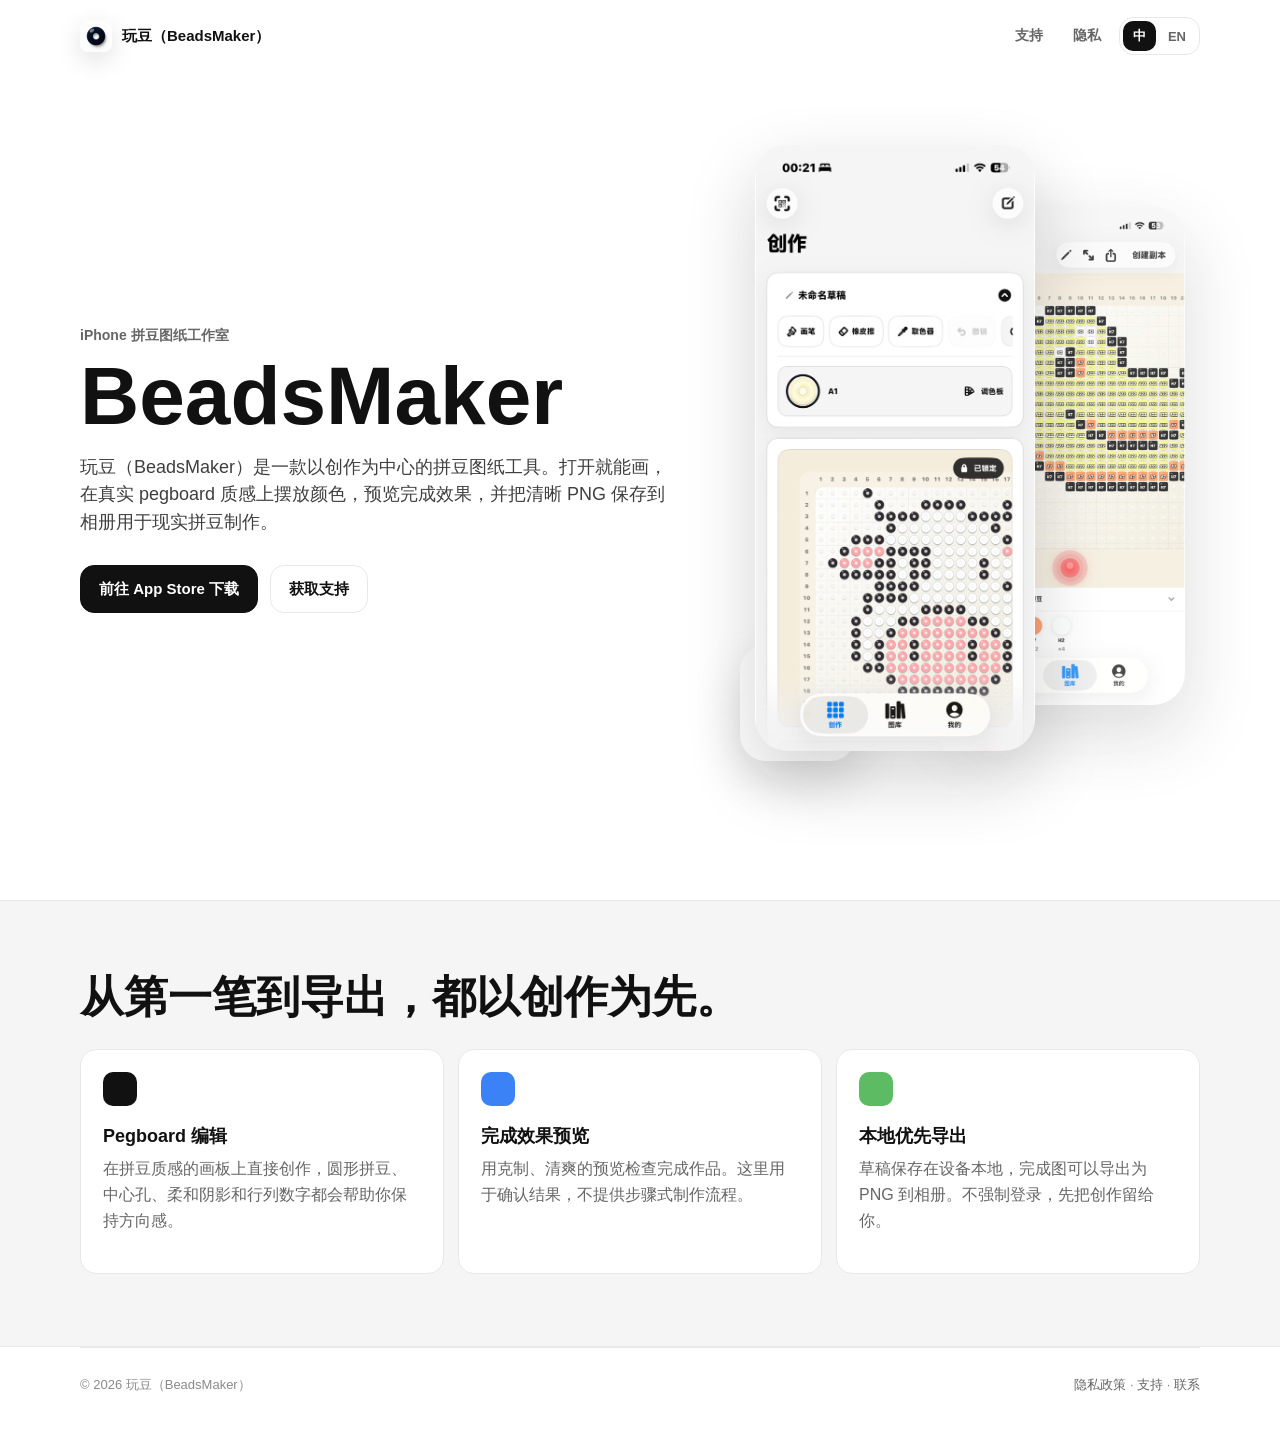
==== commit 811f971e: "Add bilingual website language switch" ====
--- a/docs/index.html
+++ b/docs/index.html
@@ -1,10 +1,11 @@
 <!doctype html>
-<html lang="zh-CN">
+<html lang="zh-CN" data-lang="zh">
 <head>
   <meta charset="utf-8">
   <meta name="viewport" content="width=device-width, initial-scale=1">
   <meta name="description" content="玩豆（BeadsMaker）是一款以创作为中心的 iPhone 拼豆图纸工具。">
   <title>玩豆（BeadsMaker）</title>
+  <script src="language.js"></script>
   <link rel="stylesheet" href="styles.css">
 </head>
 <body>
@@ -15,21 +16,25 @@
         <span>玩豆（BeadsMaker）</span>
       </a>
       <div class="nav-links">
-        <a href="support.html">Support</a>
-        <a href="privacy.html">Privacy</a>
+        <a href="support.html"><span data-lang-block="zh">支持</span><span data-lang-block="en">Support</span></a>
+        <a href="privacy.html"><span data-lang-block="zh">隐私</span><span data-lang-block="en">Privacy</span></a>
+        <div class="language-switch" aria-label="Language">
+          <button type="button" data-set-language="zh">中</button>
+          <button type="button" data-set-language="en">EN</button>
+        </div>
       </div>
     </nav>
 
     <main>
       <section class="hero">
         <div>
-          <p class="eyebrow">iPhone bead pattern studio</p>
+          <p class="eyebrow"><span data-lang-block="zh">iPhone 拼豆图纸工作室</span><span data-lang-block="en">iPhone bead pattern studio</span></p>
           <h1>BeadsMaker</h1>
-          <p class="lead">玩豆（BeadsMaker）是一款以创作为中心的拼豆图纸工具。打开就能画，在真实 pegboard 质感上摆放颜色，预览完成效果，并把清晰 PNG 保存到相册用于现实拼豆制作。</p>
-          <p class="lead">A quiet, local-first studio for designing pixel bead patterns, previewing the finished piece, and exporting images for real-world crafting.</p>
+          <p class="lead" data-lang-block="zh">玩豆（BeadsMaker）是一款以创作为中心的拼豆图纸工具。打开就能画，在真实 pegboard 质感上摆放颜色，预览完成效果，并把清晰 PNG 保存到相册用于现实拼豆制作。</p>
+          <p class="lead" data-lang-block="en">A quiet, local-first studio for designing pixel bead patterns, previewing the finished piece, and exporting images for real-world crafting.</p>
           <div class="cta-row">
-            <a class="button primary" href="https://apps.apple.com/cn/app/beadsmaker/id6764291982">Download on the App Store</a>
-            <a class="button" href="support.html">Get Support</a>
+            <a class="button primary" href="https://apps.apple.com/cn/app/beadsmaker/id6764291982"><span data-lang-block="zh">前往 App Store 下载</span><span data-lang-block="en">Download on the App Store</span></a>
+            <a class="button" href="support.html"><span data-lang-block="zh">获取支持</span><span data-lang-block="en">Get Support</span></a>
           </div>
         </div>
 
@@ -46,22 +51,22 @@
 
       <section class="feature-band">
         <div class="section">
-          <h2>Creation first, from first tap to export.</h2>
+          <h2><span data-lang-block="zh">从第一笔到导出，都以创作为先。</span><span data-lang-block="en">Creation first, from first tap to export.</span></h2>
           <div class="feature-grid">
             <article class="feature">
               <div class="feature-mark"></div>
-              <h3>Pegboard editing</h3>
-              <p>Draw directly on a bead-style board with round beads, center holes, soft shadows, and numbered orientation marks.</p>
+              <h3><span data-lang-block="zh">Pegboard 编辑</span><span data-lang-block="en">Pegboard editing</span></h3>
+              <p><span data-lang-block="zh">在拼豆质感的画板上直接创作，圆形拼豆、中心孔、柔和阴影和行列数字都会帮助你保持方向感。</span><span data-lang-block="en">Draw directly on a bead-style board with round beads, center holes, soft shadows, and numbered orientation marks.</span></p>
             </article>
             <article class="feature">
               <div class="feature-mark"></div>
-              <h3>Finished preview</h3>
-              <p>Inspect the completed piece in a restrained preview designed for checking the work, not walking through making steps.</p>
+              <h3><span data-lang-block="zh">完成效果预览</span><span data-lang-block="en">Finished preview</span></h3>
+              <p><span data-lang-block="zh">用克制、清爽的预览检查完成作品。这里用于确认结果，不提供步骤式制作流程。</span><span data-lang-block="en">Inspect the completed piece in a restrained preview designed for checking the work, not walking through making steps.</span></p>
             </article>
             <article class="feature">
               <div class="feature-mark"></div>
-              <h3>Local-first export</h3>
-              <p>Save drafts on device, export finished PNG images to Photos, and keep creating without forced login.</p>
+              <h3><span data-lang-block="zh">本地优先导出</span><span data-lang-block="en">Local-first export</span></h3>
+              <p><span data-lang-block="zh">草稿保存在设备本地，完成图可以导出为 PNG 到相册。不强制登录，先把创作留给你。</span><span data-lang-block="en">Save drafts on device, export finished PNG images to Photos, and keep creating without forced login.</span></p>
             </article>
           </div>
         </div>
@@ -70,7 +75,7 @@
 
     <footer class="site-footer">
       <span>&copy; 2026 玩豆（BeadsMaker）</span>
-      <span><a href="privacy.html">Privacy Policy</a> · <a href="support.html">Support</a> · <a href="mailto:kazecreator@gmail.com">Contact</a></span>
+      <span><a href="privacy.html"><span data-lang-block="zh">隐私政策</span><span data-lang-block="en">Privacy Policy</span></a> · <a href="support.html"><span data-lang-block="zh">支持</span><span data-lang-block="en">Support</span></a> · <a href="mailto:kazecreator@gmail.com"><span data-lang-block="zh">联系</span><span data-lang-block="en">Contact</span></a></span>
     </footer>
   </div>
 </body>
--- a/docs/styles.css
+++ b/docs/styles.css
@@ -23,6 +23,11 @@
   background: var(--background);
 }
 
+html[data-lang="zh"] [data-lang-block="en"],
+html[data-lang="en"] [data-lang-block="zh"] {
+  display: none !important;
+}
+
 body {
   margin: 0;
   min-height: 100vh;
@@ -55,6 +60,7 @@
 .brand-link {
   display: inline-flex;
   align-items: center;
+  flex-shrink: 0;
   gap: 10px;
   text-decoration: none;
   font-size: 15px;
@@ -71,6 +77,7 @@
 .nav-links {
   display: flex;
   align-items: center;
+  flex-shrink: 0;
   gap: 6px;
 }
 
@@ -84,11 +91,40 @@
   font-size: 14px;
   font-weight: 600;
   text-decoration: none;
+  white-space: nowrap;
 }
 
 .nav-links a:hover {
   background: var(--surface);
   color: var(--ink);
+}
+
+.language-switch {
+  display: inline-flex;
+  align-items: center;
+  gap: 2px;
+  padding: 3px;
+  border: 1px solid var(--line);
+  border-radius: 14px;
+  background: #ffffff;
+}
+
+.language-switch button {
+  min-height: 30px;
+  border: 0;
+  border-radius: 10px;
+  padding: 0 10px;
+  background: transparent;
+  color: var(--muted);
+  font: inherit;
+  font-size: 13px;
+  font-weight: 700;
+  cursor: pointer;
+}
+
+.language-switch button.is-active {
+  background: var(--ink);
+  color: #ffffff;
 }
 
 .hero {
@@ -339,6 +375,10 @@
     gap: 12px;
   }
 
+  .nav-links {
+    gap: 4px;
+  }
+
   .brand-link span {
     white-space: nowrap;
   }
@@ -411,8 +451,16 @@
   }
 
   .nav-links a {
+    padding: 0 7px;
+    font-size: 13px;
+  }
+
+  .nav-links a[href*="apps.apple.com"] {
+    display: none;
+  }
+
+  .language-switch button {
     padding: 0 8px;
-    font-size: 13px;
   }
 
   h1 {
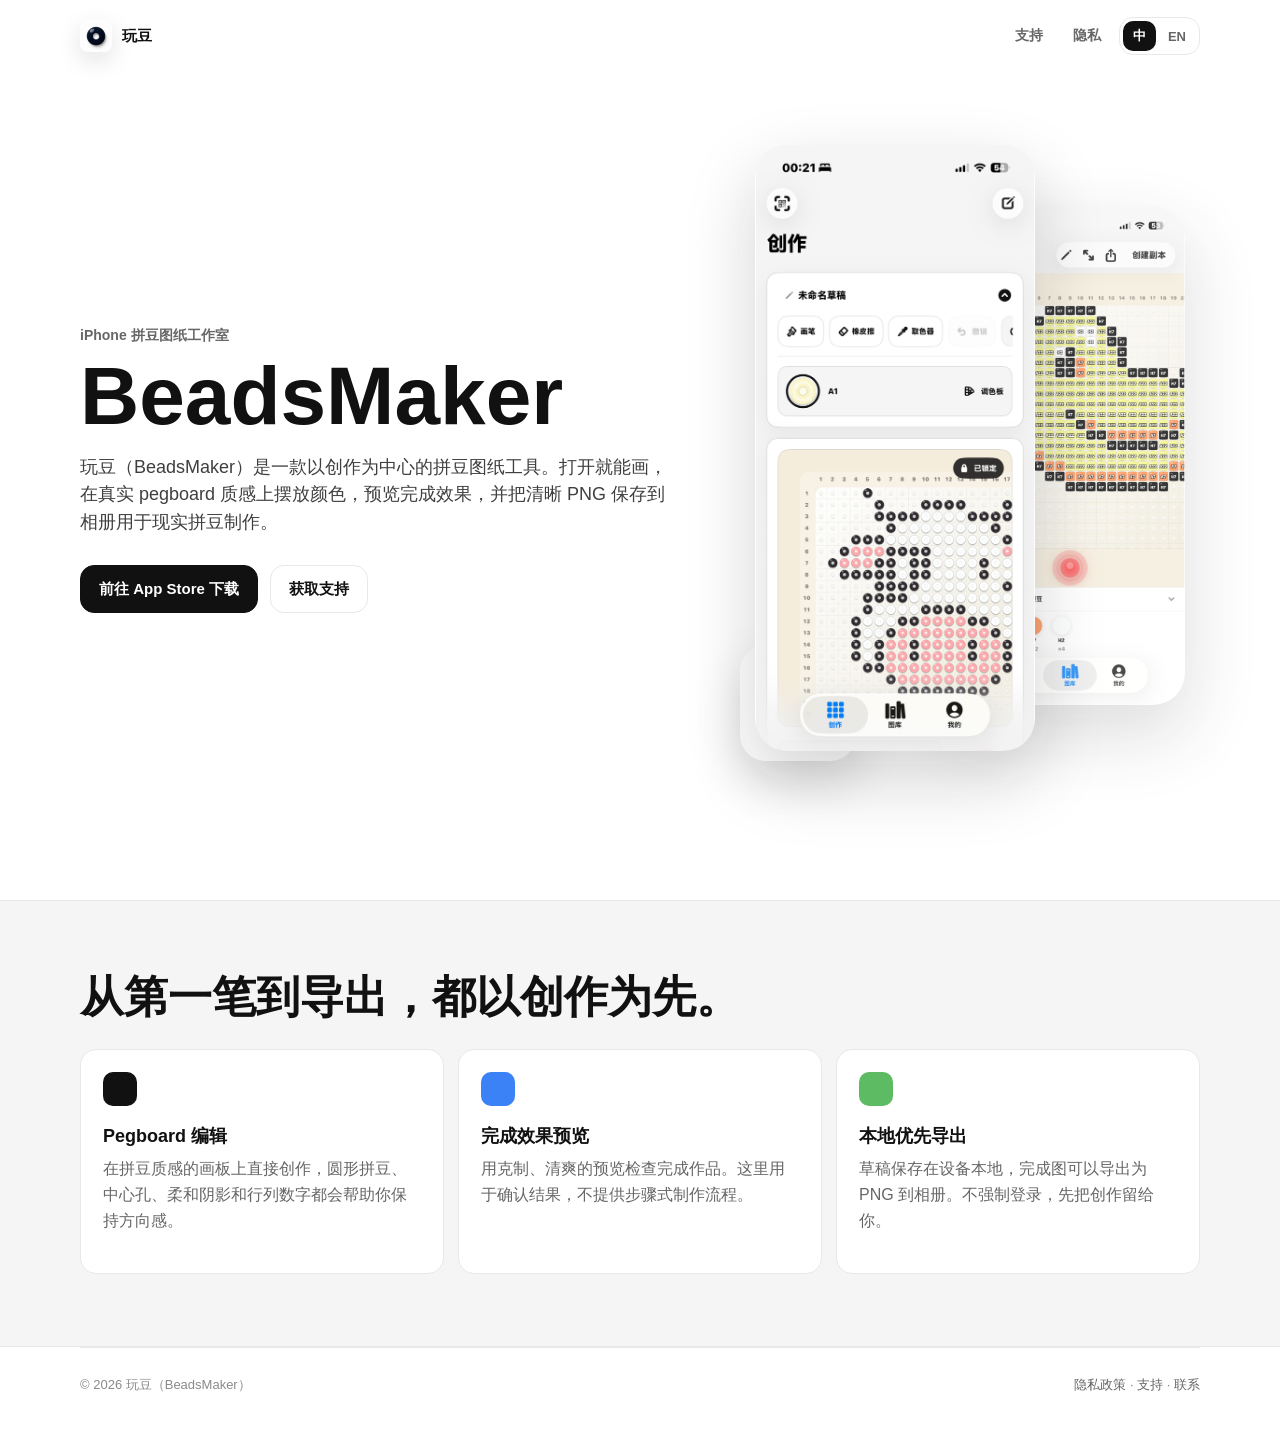
==== commit 8c19e4e7: "Localize compact website brand label" ====
--- a/docs/index.html
+++ b/docs/index.html
@@ -13,7 +13,7 @@
     <nav class="site-nav" aria-label="Main navigation">
       <a class="brand-link" href="index.html" aria-label="玩豆（BeadsMaker）首页">
         <img src="assets/app-icon.png" alt="">
-        <span>玩豆（BeadsMaker）</span>
+        <span data-lang-block="zh">玩豆</span><span data-lang-block="en">BeadsMaker</span>
       </a>
       <div class="nav-links">
         <a href="support.html"><span data-lang-block="zh">支持</span><span data-lang-block="en">Support</span></a>
--- a/docs/styles.css
+++ b/docs/styles.css
@@ -35,6 +35,7 @@
   color: var(--ink);
   font-family: -apple-system, BlinkMacSystemFont, "SF Pro Display", "SF Pro Text", "Segoe UI", sans-serif;
   letter-spacing: 0;
+  overflow-x: hidden;
 }
 
 a {
@@ -322,6 +323,7 @@
   border: 1px solid var(--line);
   border-radius: var(--radius-card);
   background: #ffffff;
+  overflow-wrap: anywhere;
 }
 
 .content-card + .content-card {
@@ -447,20 +449,34 @@
 
 @media (max-width: 520px) {
   .site-nav {
+    width: min(100% - 72px, 1120px);
     height: 64px;
+    gap: 8px;
+  }
+
+  .brand-link {
+    gap: 8px;
+    font-size: 13px;
+  }
+
+  .brand-link img {
+    width: 28px;
+    height: 28px;
+    border-radius: 7px;
   }
 
   .nav-links a {
+    display: none;
+  }
+
+  .language-switch {
+    padding: 2px;
+  }
+
+  .language-switch button {
+    min-height: 28px;
     padding: 0 7px;
-    font-size: 13px;
-  }
-
-  .nav-links a[href*="apps.apple.com"] {
-    display: none;
-  }
-
-  .language-switch button {
-    padding: 0 8px;
+    font-size: 12px;
   }
 
   h1 {
@@ -469,5 +485,11 @@
 
   .cta-row .button {
     width: 100%;
-  }
-}
+    min-width: 0;
+    white-space: normal;
+    text-align: center;
+    line-height: 1.2;
+    padding-top: 12px;
+    padding-bottom: 12px;
+  }
+}
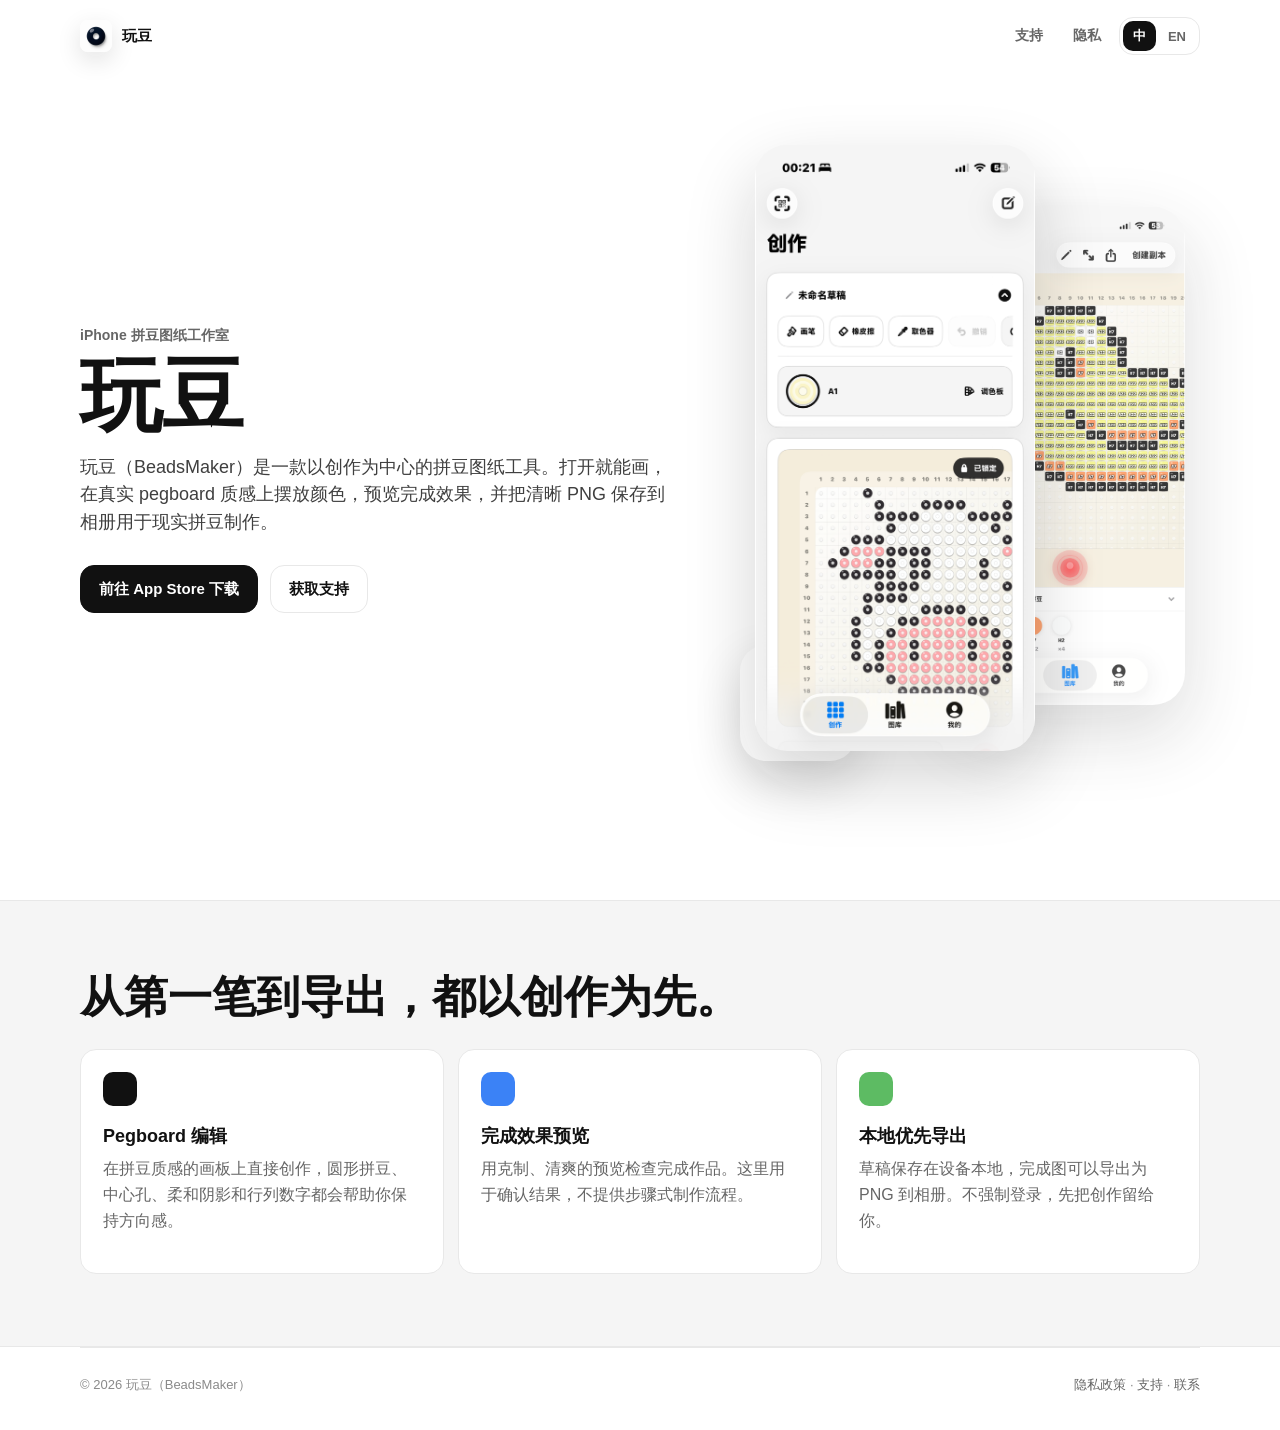
==== commit 410a4148: "Prepare 1.0.2 submission" ====
--- a/docs/index.html
+++ b/docs/index.html
@@ -29,7 +29,7 @@
       <section class="hero">
         <div>
           <p class="eyebrow"><span data-lang-block="zh">iPhone 拼豆图纸工作室</span><span data-lang-block="en">iPhone bead pattern studio</span></p>
-          <h1>BeadsMaker</h1>
+          <h1><span data-lang-block="zh">玩豆</span><span data-lang-block="en">BeadsMaker</span></h1>
           <p class="lead" data-lang-block="zh">玩豆（BeadsMaker）是一款以创作为中心的拼豆图纸工具。打开就能画，在真实 pegboard 质感上摆放颜色，预览完成效果，并把清晰 PNG 保存到相册用于现实拼豆制作。</p>
           <p class="lead" data-lang-block="en">A quiet, local-first studio for designing pixel bead patterns, previewing the finished piece, and exporting images for real-world crafting.</p>
           <div class="cta-row">
